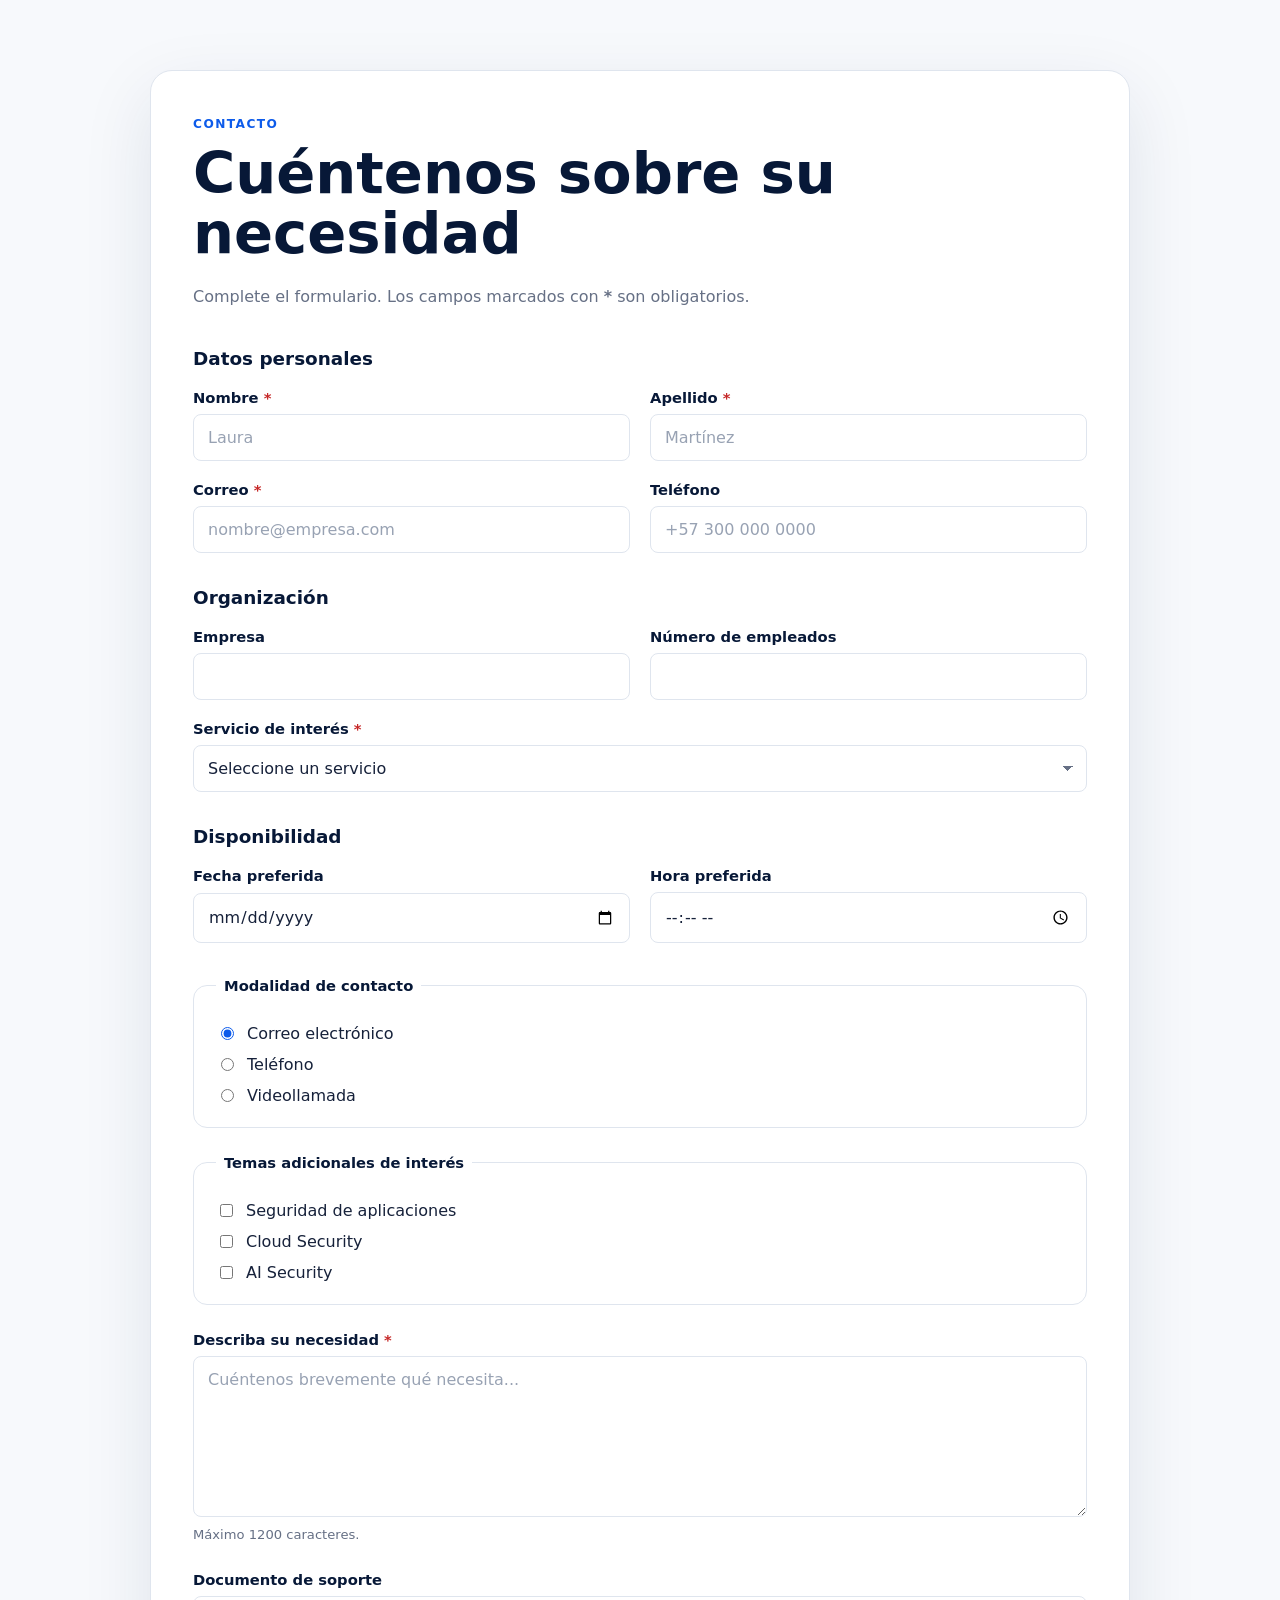
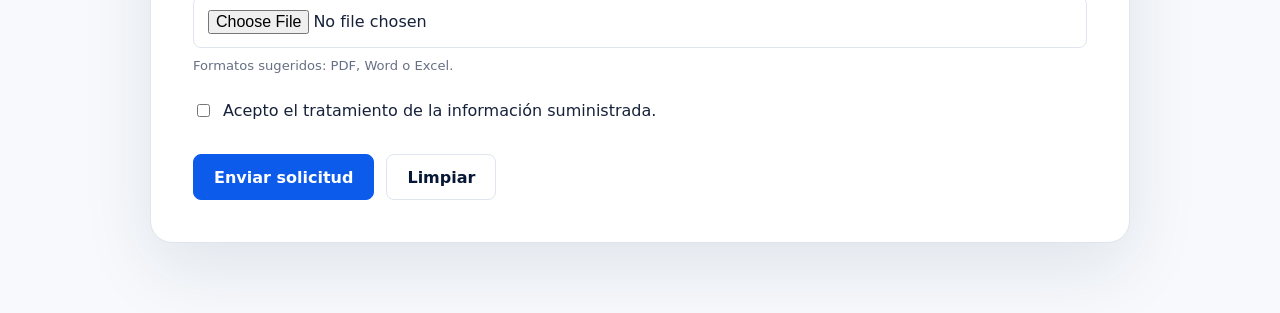
==== index.html @ bd704a1f "Formulario 1" ====
<!DOCTYPE html>
<html lang="es">
<head>
<meta charset="UTF-8">
<meta name="viewport" content="width=device-width, initial-scale=1.0">
<title>Formulario HTML y CSS</title>
<link rel="stylesheet" href="styles.css">
</head>
<body>
<main class="form-page">
<section class="form-section">
<div class="form-container">
<header class="form-header">
<span class="eyebrow">CONTACTO</span>
<h1>Cuéntenos sobre su necesidad</h1>
<p>Complete el formulario. Los campos marcados con <strong>*</strong> son obligatorios.</p>
</header>
<form class="contact-form" action="#" method="post">
<section class="form-block">
<h2>Datos personales</h2>
<div class="form-grid">
<div class="form-field">
<label for="nombre">Nombre <span class="required-mark" aria-hidden="true">*</span></label>
<input type="text" id="nombre" name="nombre" autocomplete="given-name" placeholder="Laura" required>
</div>
<div class="form-field">
<label for="apellido">Apellido <span class="required-mark" aria-hidden="true">*</span></label>
<input type="text" id="apellido" name="apellido" autocomplete="family-name" placeholder="Martínez" required>
</div>
</div>
<div class="form-grid">
<div class="form-field">
<label for="email">Correo <span class="required-mark" aria-hidden="true">*</span></label>
<input type="email" id="email" name="email" autocomplete="email" placeholder="nombre@empresa.com" required>
</div>
<div class="form-field">
<label for="telefono">Teléfono</label>
<input type="tel" id="telefono" name="telefono" autocomplete="tel" placeholder="+57 300 000 0000">
</div>
</div>
</section>
<section class="form-block">
<h2>Organización</h2>
<div class="form-grid">
<div class="form-field">
<label for="empresa">Empresa</label>
<input type="text" id="empresa" name="empresa" autocomplete="organization">
</div>
<div class="form-field">
<label for="empleados">Número de empleados</label>
<input type="number" id="empleados" name="empleados" min="1" step="1">
</div>
</div>
<div class="form-field">
<label for="servicio">Servicio de interés <span class="required-mark" aria-hidden="true">*</span></label>
<select id="servicio" name="servicio" required>
<option value="" selected disabled>Seleccione un servicio</option>
<optgroup label="Auditorías de Seguridad">
<option value="pentesting">Pentesting</option>
<option value="hacking-etico">Hacking Ético</option>
<option value="iso27001">ISO 27001</option>
</optgroup>
<optgroup label="Desarrollo Seguro">
<option value="ssdlc">SSDLC</option>
<option value="devsecops">DevSecOps</option>
<option value="ai-security">AI Security</option>
</optgroup>
</select>
</div>
</section>
<section class="form-block">
<h2>Disponibilidad</h2>
<div class="form-grid">
<div class="form-field">
<label for="fecha">Fecha preferida</label>
<input type="date" id="fecha" name="fecha">
</div>
<div class="form-field">
<label for="hora">Hora preferida</label>
<input type="time" id="hora" name="hora">
</div>
</div>
</section>
<fieldset>
<legend>Modalidad de contacto</legend>
<div class="choice-list">
<label class="choice">
<input type="radio" name="modalidad" value="correo" checked>
<span>Correo electrónico</span>
</label>
<label class="choice">
<input type="radio" name="modalidad" value="telefono">
<span>Teléfono</span>
</label>
<label class="choice">
<input type="radio" name="modalidad" value="videollamada">
<span>Videollamada</span>
</label>
</div>
</fieldset>
<fieldset>
<legend>Temas adicionales de interés</legend>
<div class="choice-list">
<label class="choice">
<input type="checkbox" name="intereses" value="seguridad">
<span>Seguridad de aplicaciones</span>
</label>
<label class="choice">
<input type="checkbox" name="intereses" value="cloud">
<span>Cloud Security</span>
</label>
<label class="choice">
<input type="checkbox" name="intereses" value="ia">
<span>AI Security</span>
</label>
</div>
</fieldset>
<div class="form-field">
<label for="mensaje">Describa su necesidad <span class="required-mark" aria-hidden="true">*</span></label>
<textarea id="mensaje" name="mensaje" rows="7" maxlength="1200" placeholder="Cuéntenos brevemente qué necesita..." required></textarea>
<small class="field-help">Máximo 1200 caracteres.</small>
</div>
<div class="form-field">
<label for="archivo">Documento de soporte</label>
<input type="file" id="archivo" name="archivo" accept=".pdf,.doc,.docx,.xlsx">
<small class="field-help">Formatos sugeridos: PDF, Word o Excel.</small>
</div>
<label class="choice">
<input type="checkbox" name="terminos" required>
<span>Acepto el tratamiento de la información suministrada.</span>
</label>
<div class="form-actions">
<button type="submit" class="button button-primary">Enviar solicitud</button>
<button type="reset" class="button button-secondary">Limpiar</button>
</div>
</form>
</div>
</section>
</main>
</body>
</html>
---- styles.css ----
:root {
--primary: #0d5bea;
--primary-hover: #084cc7;
--primary-light: #edf4ff;
--navy: #071837;
--text: #16213a;
--muted: #667085;
--border: #dfe5ee;
--background: #ffffff;
--background-soft: #f7f9fc;
--danger: #c62828;
--radius-sm: 8px;
--radius-md: 14px;
--radius-lg: 22px;
--shadow: 0 24px 70px rgba(15, 40, 80, 0.10);
--container: 980px;
}

* {
box-sizing: border-box;
}

html {
color-scheme: light;
}

body {
margin: 0;
font-family: Inter, system-ui, -apple-system, BlinkMacSystemFont, "Segoe UI", sans-serif;
background: var(--background-soft);
color: var(--text);
}

.form-page {
min-height: 100vh;
}

.form-section {
padding: 70px 20px;
}

.form-container {
width: min(100%, var(--container));
margin-inline: auto;
padding: 42px;
background: var(--background);
border: 1px solid var(--border);
border-radius: var(--radius-lg);
box-shadow: var(--shadow);
}

.form-header {
max-width: 720px;
margin-bottom: 38px;
}

.eyebrow {
color: var(--primary);
font-size: .76rem;
font-weight: 800;
letter-spacing: .12em;
}

.form-header h1 {
margin: 12px 0 0;
color: var(--navy);
font-size: clamp(2.2rem, 5vw, 3.6rem);
line-height: 1.05;
}

.form-header p {
margin: 18px 0 0;
color: var(--muted);
line-height: 1.7;
}

.contact-form {
display: grid;
gap: 26px;
}

.form-block {
display: grid;
gap: 20px;
padding-bottom: 8px;
}

.form-block h2 {
margin: 0;
color: var(--navy);
font-size: 1.15rem;
}

.form-grid {
display: grid;
grid-template-columns: repeat(2, minmax(0, 1fr));
gap: 20px;
}

.form-field {
display: grid;
gap: 8px;
}

.form-field label,
fieldset legend {
color: var(--navy);
font-size: .92rem;
font-weight: 650;
}

.form-field input,
.form-field select,
.form-field textarea {
width: 100%;
padding: 13px 14px;
border: 1px solid var(--border);
border-radius: var(--radius-sm);
background: #ffffff;
color: var(--text);
font: inherit;
outline: none;
transition: border-color 160ms ease, box-shadow 160ms ease, background-color 160ms ease;
}

.form-field textarea {
min-height: 150px;
resize: vertical;
}

.form-field input::placeholder,
.form-field textarea::placeholder {
color: #98a2b3;
}

.form-field input:focus,
.form-field select:focus,
.form-field textarea:focus {
border-color: var(--primary);
box-shadow: 0 0 0 4px rgba(13, 91, 234, 0.10);
}

.form-field input:focus-visible,
.form-field select:focus-visible,
.form-field textarea:focus-visible,
.button:focus-visible {
outline: 3px solid rgba(13, 91, 234, 0.28);
outline-offset: 2px;
}

.form-field select {
appearance: none;
background-image:
linear-gradient(45deg, transparent 50%, var(--muted) 50%),
linear-gradient(135deg, var(--muted) 50%, transparent 50%);
background-position: calc(100% - 18px) 50%, calc(100% - 13px) 50%;
background-size: 5px 5px, 5px 5px;
background-repeat: no-repeat;
padding-right: 42px;
}

fieldset {
margin: 0;
padding: 22px;
border: 1px solid var(--border);
border-radius: var(--radius-md);
}

fieldset legend {
padding: 0 8px;
}

.choice-list {
display: grid;
gap: 12px;
margin-top: 8px;
}

.choice {
display: flex;
align-items: flex-start;
gap: 10px;
color: var(--text);
cursor: pointer;
}

.choice input {
margin-top: 3px;
accent-color: var(--primary);
}

.field-help {
color: var(--muted);
font-size: .82rem;
line-height: 1.5;
}

.required-mark {
color: var(--danger);
}

.form-field input:disabled,
.form-field select:disabled,
.form-field textarea:disabled {
background: #f2f4f7;
color: #98a2b3;
cursor: not-allowed;
}

.form-field input[readonly] {
background: #f8fafc;
}

.form-actions {
display: flex;
flex-wrap: wrap;
gap: 12px;
padding-top: 8px;
}

.button {
min-height: 46px;
display: inline-flex;
align-items: center;
justify-content: center;
padding: 0 20px;
border-radius: var(--radius-sm);
font: inherit;
font-weight: 700;
cursor: pointer;
transition: transform 160ms ease, background-color 160ms ease, border-color 160ms ease;
}

.button-primary {
border: 1px solid var(--primary);
background: var(--primary);
color: #ffffff;
}

.button-primary:hover {
background: var(--primary-hover);
border-color: var(--primary-hover);
transform: translateY(-1px);
}

.button-secondary {
border: 1px solid var(--border);
background: #ffffff;
color: var(--navy);
}

.button-secondary:hover {
border-color: #b9c4d3;
background: var(--background-soft);
}

@media (max-width: 720px) {
.form-section {
padding: 30px 14px;
}
.form-container {
padding: 26px 20px;
border-radius: var(--radius-md);
}
.form-grid {
grid-template-columns: 1fr;
}
.form-actions {
flex-direction: column;
}
.button {
width: 100%;
}
}
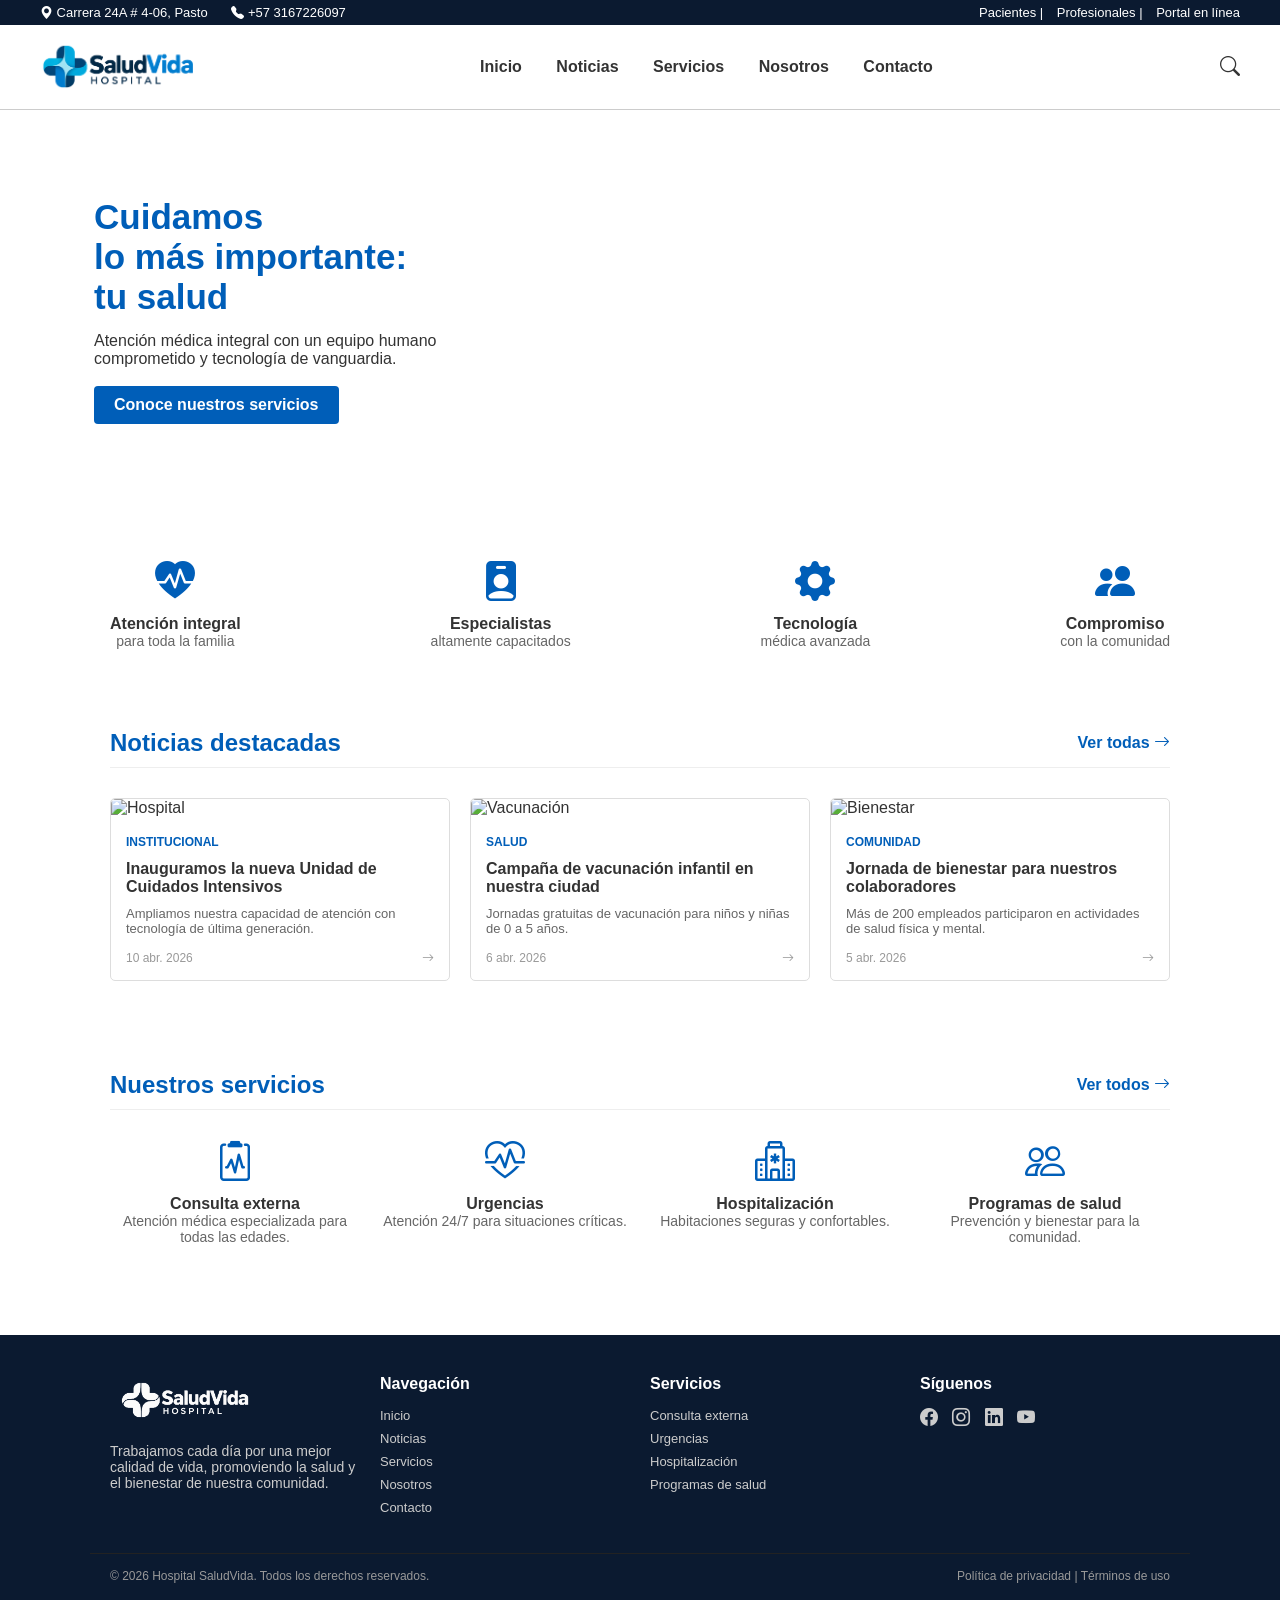
==== commit d5773e75: "Entrega Examen 1 - Hospital Salud Vida" ====
--- a/index.html
+++ b/index.html
@@ -1,141 +1,192 @@
 <!DOCTYPE html>
 <html lang="es">
 <head>
-<meta charset="UTF-8">
-<meta name="viewport" content="width=device-width, initial-scale=1.0">
-<title>Formulario HTML y CSS</title>
-<link rel="stylesheet" href="styles.css">
+    <meta charset="UTF-8">
+    <meta name="viewport" content="width=device-width, initial-scale=1.0">
+    <title>SaludVida Hospital | Inicio</title>
+    <link rel="stylesheet" href="https://cdn.jsdelivr.net/npm/bootstrap-icons@1.11.1/font/bootstrap-icons.css">
+    <link rel="stylesheet" href="css/styles.css">
 </head>
 <body>
-<main class="form-page">
-<section class="form-section">
-<div class="form-container">
-<header class="form-header">
-<span class="eyebrow">CONTACTO</span>
-<h1>Cuéntenos sobre su necesidad</h1>
-<p>Complete el formulario. Los campos marcados con <strong>*</strong> son obligatorios.</p>
-</header>
-<form class="contact-form" action="#" method="post">
-<section class="form-block">
-<h2>Datos personales</h2>
-<div class="form-grid">
-<div class="form-field">
-<label for="nombre">Nombre <span class="required-mark" aria-hidden="true">*</span></label>
-<input type="text" id="nombre" name="nombre" autocomplete="given-name" placeholder="Laura" required>
-</div>
-<div class="form-field">
-<label for="apellido">Apellido <span class="required-mark" aria-hidden="true">*</span></label>
-<input type="text" id="apellido" name="apellido" autocomplete="family-name" placeholder="Martínez" required>
-</div>
-</div>
-<div class="form-grid">
-<div class="form-field">
-<label for="email">Correo <span class="required-mark" aria-hidden="true">*</span></label>
-<input type="email" id="email" name="email" autocomplete="email" placeholder="nombre@empresa.com" required>
-</div>
-<div class="form-field">
-<label for="telefono">Teléfono</label>
-<input type="tel" id="telefono" name="telefono" autocomplete="tel" placeholder="+57 300 000 0000">
-</div>
-</div>
-</section>
-<section class="form-block">
-<h2>Organización</h2>
-<div class="form-grid">
-<div class="form-field">
-<label for="empresa">Empresa</label>
-<input type="text" id="empresa" name="empresa" autocomplete="organization">
-</div>
-<div class="form-field">
-<label for="empleados">Número de empleados</label>
-<input type="number" id="empleados" name="empleados" min="1" step="1">
-</div>
-</div>
-<div class="form-field">
-<label for="servicio">Servicio de interés <span class="required-mark" aria-hidden="true">*</span></label>
-<select id="servicio" name="servicio" required>
-<option value="" selected disabled>Seleccione un servicio</option>
-<optgroup label="Auditorías de Seguridad">
-<option value="pentesting">Pentesting</option>
-<option value="hacking-etico">Hacking Ético</option>
-<option value="iso27001">ISO 27001</option>
-</optgroup>
-<optgroup label="Desarrollo Seguro">
-<option value="ssdlc">SSDLC</option>
-<option value="devsecops">DevSecOps</option>
-<option value="ai-security">AI Security</option>
-</optgroup>
-</select>
-</div>
-</section>
-<section class="form-block">
-<h2>Disponibilidad</h2>
-<div class="form-grid">
-<div class="form-field">
-<label for="fecha">Fecha preferida</label>
-<input type="date" id="fecha" name="fecha">
-</div>
-<div class="form-field">
-<label for="hora">Hora preferida</label>
-<input type="time" id="hora" name="hora">
-</div>
-</div>
-</section>
-<fieldset>
-<legend>Modalidad de contacto</legend>
-<div class="choice-list">
-<label class="choice">
-<input type="radio" name="modalidad" value="correo" checked>
-<span>Correo electrónico</span>
-</label>
-<label class="choice">
-<input type="radio" name="modalidad" value="telefono">
-<span>Teléfono</span>
-</label>
-<label class="choice">
-<input type="radio" name="modalidad" value="videollamada">
-<span>Videollamada</span>
-</label>
-</div>
-</fieldset>
-<fieldset>
-<legend>Temas adicionales de interés</legend>
-<div class="choice-list">
-<label class="choice">
-<input type="checkbox" name="intereses" value="seguridad">
-<span>Seguridad de aplicaciones</span>
-</label>
-<label class="choice">
-<input type="checkbox" name="intereses" value="cloud">
-<span>Cloud Security</span>
-</label>
-<label class="choice">
-<input type="checkbox" name="intereses" value="ia">
-<span>AI Security</span>
-</label>
-</div>
-</fieldset>
-<div class="form-field">
-<label for="mensaje">Describa su necesidad <span class="required-mark" aria-hidden="true">*</span></label>
-<textarea id="mensaje" name="mensaje" rows="7" maxlength="1200" placeholder="Cuéntenos brevemente qué necesita..." required></textarea>
-<small class="field-help">Máximo 1200 caracteres.</small>
-</div>
-<div class="form-field">
-<label for="archivo">Documento de soporte</label>
-<input type="file" id="archivo" name="archivo" accept=".pdf,.doc,.docx,.xlsx">
-<small class="field-help">Formatos sugeridos: PDF, Word o Excel.</small>
-</div>
-<label class="choice">
-<input type="checkbox" name="terminos" required>
-<span>Acepto el tratamiento de la información suministrada.</span>
-</label>
-<div class="form-actions">
-<button type="submit" class="button button-primary">Enviar solicitud</button>
-<button type="reset" class="button button-secondary">Limpiar</button>
-</div>
-</form>
-</div>
-</section>
-</main>
+    <div class="barra-superior">
+        <div class="info-izquierda">
+            <i class="bi bi-geo-alt-fill"></i> Carrera 24A # 4-06, Pasto
+            <i class="bi bi-telephone-fill" style="margin-left: 20px;"></i> +57 3167226097
+        </div>
+        <div class="info-derecha">
+            <a href="#">Pacientes</a> | 
+            <a href="#">Profesionales</a> | 
+            <a href="#">Portal en línea</a>
+        </div>
+    </div>
+    <header class="menu-principal">
+        <a href="index.html" class="logo">
+            <img src="img/logos/logo-saludvida-header.png" alt="Salud Vida Hospital" height="50">
+        </a>
+        <nav class="enlaces">
+            <a href="index.html">Inicio</a>
+            <a href="#">Noticias</a>
+            <a href="#">Servicios</a>
+            <a href="#">Nosotros</a>
+            <a href="contacto.html">Contacto</a>
+        </nav>
+        <div class="icono-buscar">
+            <i class="bi bi-search"></i>
+        </div>
+    </header>
+
+    <main>
+        <section class="seccion-hero">
+            <div class="caja-texto-hero">
+                <h1>Cuidamos<br>lo más importante:<br>tu salud</h1>
+                <p>Atención médica integral con un equipo humano<br>comprometido y tecnología de vanguardia.</p>
+                <br>
+                <a href="#" class="boton-azul">Conoce nuestros servicios</a>
+            </div>
+        </section>
+
+        <section class="caracteristicas contenedor">
+            <div class="caja-icono">
+                <i class="bi bi-heart-pulse-fill"></i>
+                <h3>Atención integral</h3>
+                <p>para toda la familia</p>
+            </div>
+            <div class="caja-icono">
+                <i class="bi bi-person-badge-fill"></i>
+                <h3>Especialistas</h3>
+                <p>altamente capacitados</p>
+            </div>
+            <div class="caja-icono">
+                <i class="bi bi-gear-fill"></i>
+                <h3>Tecnología</h3>
+                <p>médica avanzada</p>
+            </div>
+            <div class="caja-icono">
+                <i class="bi bi-people-fill"></i>
+                <h3>Compromiso</h3>
+                <p>con la comunidad</p>
+            </div>
+        </section>
+
+        <section class="noticias contenedor">
+            <div class="encabezado-seccion">
+                <h2>Noticias destacadas</h2>
+                <a href="#" class="enlace-derecha">Ver todas <i class="bi bi-arrow-right"></i></a>
+            </div>
+            
+            <div class="grilla-3">
+                <div class="tarjeta-noticia">
+                    <img src="https://images.unsplash.com/photo-1519494026892-80bbd2d6fd0d?auto=format&fit=crop&q=80&w=400" alt="Hospital">
+                    <div class="texto-noticia">
+                        <span class="categoria">INSTITUCIONAL</span>
+                        <h3>Inauguramos la nueva Unidad de Cuidados Intensivos</h3>
+                        <p>Ampliamos nuestra capacidad de atención con tecnología de última generación.</p>
+                        <div class="pie-noticia">
+                            <span>10 abr. 2026</span>
+                            <i class="bi bi-arrow-right"></i>
+                        </div>
+                    </div>
+                </div>
+                <div class="tarjeta-noticia">
+                    <img src="https://images.unsplash.com/photo-1631815589968-fdb09a223b1e?auto=format&fit=crop&q=80&w=400" alt="Vacunación">
+                    <div class="texto-noticia">
+                        <span class="categoria">SALUD</span>
+                        <h3>Campaña de vacunación infantil en nuestra ciudad</h3>
+                        <p>Jornadas gratuitas de vacunación para niños y niñas de 0 a 5 años.</p>
+                        <div class="pie-noticia">
+                            <span>6 abr. 2026</span>
+                            <i class="bi bi-arrow-right"></i>
+                        </div>
+                    </div>
+                </div>
+                <div class="tarjeta-noticia">
+                    <img src="https://images.unsplash.com/photo-1571019614242-c5c5dee9f50b?auto=format&fit=crop&q=80&w=400" alt="Bienestar">
+                    <div class="texto-noticia">
+                        <span class="categoria">COMUNIDAD</span>
+                        <h3>Jornada de bienestar para nuestros colaboradores</h3>
+                        <p>Más de 200 empleados participaron en actividades de salud física y mental.</p>
+                        <div class="pie-noticia">
+                            <span>5 abr. 2026</span>
+                            <i class="bi bi-arrow-right"></i>
+                        </div>
+                    </div>
+                </div>
+            </div>
+        </section>
+
+        <section class="servicios contenedor">
+            <div class="encabezado-seccion">
+                <h2>Nuestros servicios</h2>
+                <a href="#" class="enlace-derecha">Ver todos <i class="bi bi-arrow-right"></i></a>
+            </div>
+            <div class="grilla-4">
+                <div class="caja-icono">
+                    <i class="bi bi-clipboard2-pulse"></i>
+                    <h3>Consulta externa</h3>
+                    <p>Atención médica especializada para todas las edades.</p>
+                </div>
+                <div class="caja-icono">
+                    <i class="bi bi-heart-pulse"></i>
+                    <h3>Urgencias</h3>
+                    <p>Atención 24/7 para situaciones críticas.</p>
+                </div>
+                <div class="caja-icono">
+                    <i class="bi bi-hospital"></i>
+                    <h3>Hospitalización</h3>
+                    <p>Habitaciones seguras y confortables.</p>
+                </div>
+                <div class="caja-icono">
+                    <i class="bi bi-people"></i>
+                    <h3>Programas de salud</h3>
+                    <p>Prevención y bienestar para la comunidad.</p>
+                </div>
+            </div>
+        </section>
+    </main>
+
+    <footer class="pie-pagina">
+        <div class="contenedor grilla-footer">
+            <div class="columna-footer">
+                <a href="index.html">
+                    <img src="img/logos/logo-saludvida-footer.png" alt="Salud Vida Hospital" height="50">
+                </a>
+                <p style="margin-top: 15px; font-size: 14px;">Trabajamos cada día por una mejor calidad de vida, promoviendo la salud y el bienestar de nuestra comunidad.</p>
+            </div>
+            
+            <div class="columna-footer">
+                <h4>Navegación</h4>
+                <a href="index.html">Inicio</a>
+                <a href="#">Noticias</a>
+                <a href="#">Servicios</a>
+                <a href="#">Nosotros</a>
+                <a href="contacto.html">Contacto</a>
+            </div>
+            
+            <div class="columna-footer">
+                <h4>Servicios</h4>
+                <a href="#">Consulta externa</a>
+                <a href="#">Urgencias</a>
+                <a href="#">Hospitalización</a>
+                <a href="#">Programas de salud</a>
+            </div>
+            
+            <div class="columna-footer">
+                <h4>Síguenos</h4>
+                <div class="redes-sociales">
+                    <a href="#"><i class="bi bi-facebook"></i></a>
+                    <a href="#"><i class="bi bi-instagram"></i></a>
+                    <a href="#"><i class="bi bi-linkedin"></i></a>
+                    <a href="#"><i class="bi bi-youtube"></i></a>
+                </div>
+            </div>
+        </div>
+        <div class="contenedor footer-abajo">
+            <p>&copy; 2026 Hospital SaludVida. Todos los derechos reservados.</p>
+            <p>
+                <a href="#">Política de privacidad</a> | 
+                <a href="#">Términos de uso</a>
+            </p>
+        </div>
+    </footer>
 </body>
 </html>
--- a/css/styles.css
+++ b/css/styles.css
@@ -0,0 +1,320 @@
+
+* {
+    margin: 0;
+    padding: 0;
+    box-sizing: border-box;
+}
+
+html {
+    scroll-behavior: smooth;
+}
+
+body {
+    font-family: Tahoma, sans-serif;
+    color: #333333;
+    background-color: #ffffff;
+}
+
+h1, h2, h3, h4, h5, h6 {
+    font-family: Verdana, sans-serif;
+    color: #005eb8;
+}
+
+.contenedor {
+    max-width: 1100px;
+    margin: 0 auto;
+    padding: 0 20px;
+}
+
+.barra-superior {
+    background-color: #0b1a30;
+    color: white;
+    display: flex;
+    justify-content: space-between;
+    padding: 5px 40px;
+    font-size: 13px;
+}
+
+.barra-superior a {
+    color: white;
+    text-decoration: none;
+    margin-left: 10px;
+}
+
+.menu-principal {
+    position: sticky;
+    top: 0;
+    background-color: white;
+    border-bottom: 1px solid #cccccc;
+    display: flex;
+    justify-content: space-between;
+    align-items: center;
+    padding: 15px 40px;
+    z-index: 100;
+}
+
+.enlaces a {
+    text-decoration: none;
+    color: #333;
+    font-weight: bold;
+    margin: 0 15px;
+}
+
+.enlaces a:hover {
+    color: #005eb8;
+}
+
+.icono-buscar i {
+    font-size: 20px;
+    color: #333;
+}
+
+.seccion-hero {
+    background-image: url('https://images.unsplash.com/photo-1586773860418-d37222d8fce3?auto=format&fit=crop&q=80&w=1200');
+    background-size: cover;
+    background-position: center;
+    height: 400px;
+    display: flex;
+    align-items: center;
+    padding-left: 5%;
+}
+
+.hero-contacto {
+    background-image: url('https://images.unsplash.com/photo-1559839734-2b71ea197ec2?auto=format&fit=crop&q=80&w=1200');
+    height: 250px;
+}
+
+.caja-texto-hero {
+    background-color: rgba(255, 255, 255, 0.9);
+    padding: 30px;
+    border-radius: 8px;
+    max-width: 500px;
+}
+
+.caja-texto-hero h1 {
+    font-size: 35px;
+    margin-bottom: 15px;
+}
+
+.boton-azul {
+    background-color: #005eb8;
+    color: white;
+    padding: 10px 20px;
+    text-decoration: none;
+    border-radius: 4px;
+    font-weight: bold;
+    display: inline-block;
+}
+
+.caracteristicas {
+    display: flex;
+    justify-content: space-between;
+    text-align: center;
+    padding: 50px 20px;
+}
+
+.caja-icono {
+    text-align: center;
+}
+
+.caja-icono i {
+    font-size: 40px;
+    color: #005eb8;
+}
+
+.caja-icono h3 {
+    margin-top: 10px;
+    font-size: 16px;
+    color: #333;
+}
+
+.caja-icono p {
+    color: #666;
+    font-size: 14px;
+}
+
+.noticias, .servicios {
+    padding: 30px 20px 60px;
+}
+
+.encabezado-seccion {
+    display: flex;
+    justify-content: space-between;
+    align-items: center;
+    border-bottom: 1px solid #eee;
+    padding-bottom: 10px;
+    margin-bottom: 30px;
+}
+
+.enlace-derecha {
+    color: #005eb8;
+    text-decoration: none;
+    font-weight: bold;
+}
+
+.grilla-3 {
+    display: grid;
+    grid-template-columns: repeat(3, 1fr);
+    gap: 20px;
+}
+
+.grilla-4 {
+    display: grid;
+    grid-template-columns: repeat(4, 1fr);
+    gap: 20px;
+}
+
+.tarjeta-noticia {
+    border: 1px solid #ddd;
+    border-radius: 5px;
+}
+
+.tarjeta-noticia img {
+    width: 100%;
+    height: 180px;
+    object-fit: cover;
+    border-top-left-radius: 5px;
+    border-top-right-radius: 5px;
+}
+
+.texto-noticia {
+    padding: 15px;
+}
+
+.categoria {
+    color: #005eb8;
+    font-size: 12px;
+    font-weight: bold;
+}
+
+.texto-noticia h3 {
+    font-size: 16px;
+    margin: 10px 0;
+    color: #333;
+}
+
+.texto-noticia p {
+    font-size: 13px;
+    color: #666;
+    margin-bottom: 15px;
+}
+
+.pie-noticia {
+    display: flex;
+    justify-content: space-between;
+    color: #999;
+    font-size: 12px;
+}
+
+.seccion-contacto {
+    padding: 50px 20px;
+}
+
+.grilla-contacto {
+    display: grid;
+    grid-template-columns: 2fr 1fr;
+    gap: 40px;
+}
+
+.grupo-input {
+    margin-bottom: 15px;
+}
+
+.grupo-input label {
+    display: block;
+    font-weight: bold;
+    margin-bottom: 5px;
+    font-size: 14px;
+}
+
+.grupo-input input[type="text"],
+.grupo-input input[type="email"],
+.grupo-input input[type="tel"],
+.grupo-input input[type="date"],
+.grupo-input select,
+.grupo-input textarea {
+    width: 100%;
+    padding: 10px;
+    border: 1px solid #ccc;
+    border-radius: 4px;
+    font-family: Tahoma, sans-serif;
+}
+
+.grilla-2 {
+    display: grid;
+    grid-template-columns: 1fr 1fr;
+    gap: 15px;
+}
+
+.info-lateral h2, .formulario h2 {
+    margin-bottom: 10px;
+}
+
+.item-info {
+    display: flex;
+    margin-bottom: 20px;
+}
+
+.item-info i {
+    font-size: 20px;
+    color: #005eb8;
+    margin-right: 15px;
+}
+
+.redes-cuadradas a {
+    display: inline-block;
+    color: white;
+    width: 35px;
+    height: 35px;
+    text-align: center;
+    line-height: 35px;
+    border-radius: 4px;
+    margin-right: 5px;
+}
+
+.pie-pagina {
+    background-color: #0b1a30;
+    color: white;
+    padding: 40px 0 20px;
+    margin-top: 30px;
+}
+
+.grilla-footer {
+    display: grid;
+    grid-template-columns: repeat(4, 1fr);
+    gap: 20px;
+    border-bottom: 1px solid #222;
+    padding-bottom: 30px;
+}
+
+.columna-footer h4 {
+    color: white;
+    margin-bottom: 15px;
+}
+
+.columna-footer a, .columna-footer p {
+    color: #cccccc;
+    text-decoration: none;
+    font-size: 13px;
+    display: block;
+    margin-bottom: 8px;
+}
+
+.redes-sociales a {
+    display: inline-block;
+    font-size: 18px;
+    margin-right: 10px;
+}
+
+.footer-abajo {
+    display: flex;
+    justify-content: space-between;
+    font-size: 12px;
+    color: #999;
+    padding-top: 15px;
+}
+
+.footer-abajo a {
+    color: #999;
+    text-decoration: none;
+}
